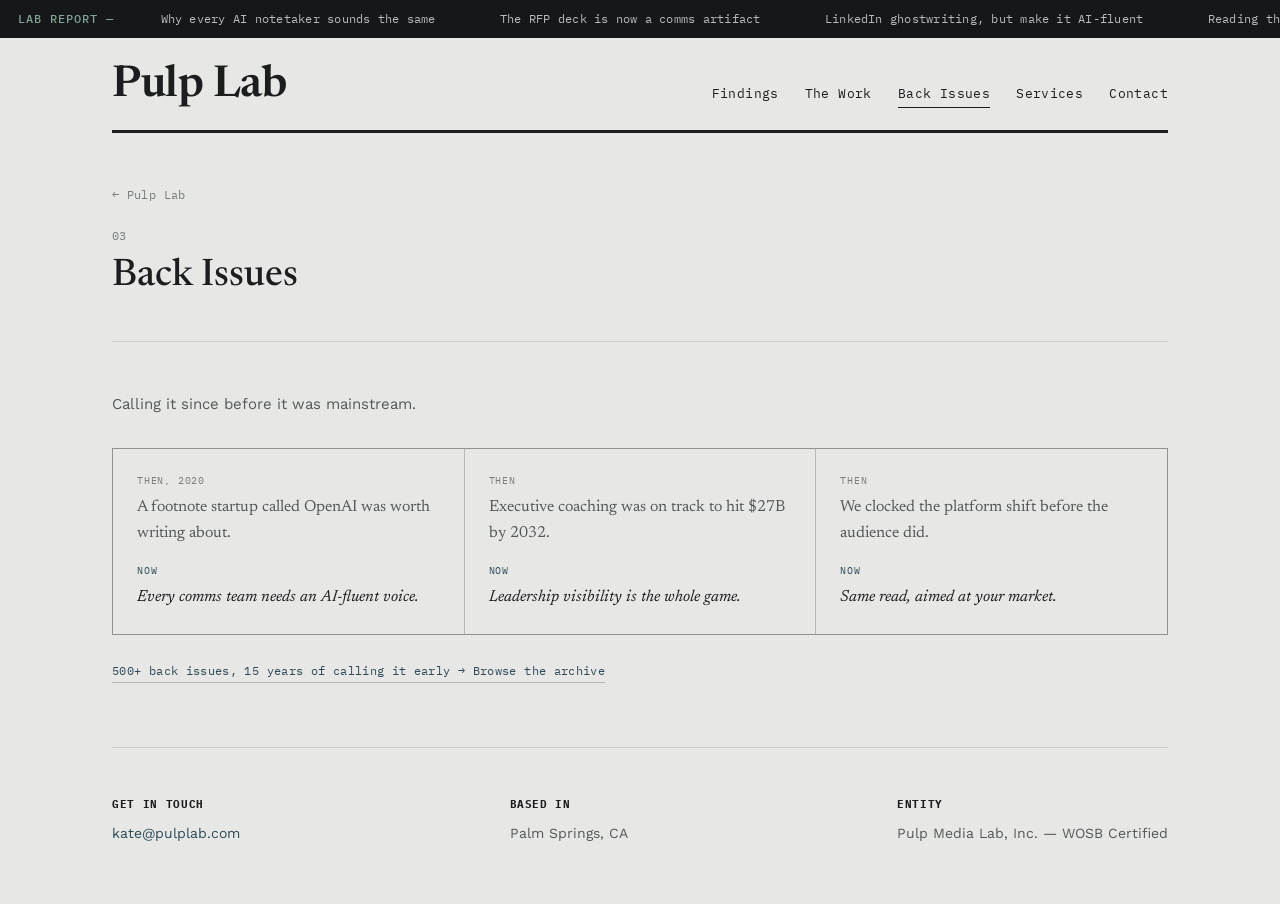
==== backissues.html @ f13e1bca "Add files via upload" ====
<!DOCTYPE html>
<html lang="en">
<head>
<meta charset="UTF-8">
<meta name="viewport" content="width=device-width, initial-scale=1.0">
<title>Back Issues — Pulp Lab</title>
<link rel="preconnect" href="https://fonts.googleapis.com">
<link href="https://fonts.googleapis.com/css2?family=Newsreader:ital,opsz,wght@0,6..72,400;0,6..72,500;0,6..72,600;1,6..72,400&family=IBM+Plex+Mono:wght@400;500&family=Work+Sans:wght@400;500;600&display=swap" rel="stylesheet">
<link rel="stylesheet" href="styles.css">
</head>
<body>

<div class="ticker-band">
  <div class="ticker-label">LAB REPORT —</div>
  <div class="ticker-scroll">
    <div class="ticker-track">
      <span>Why every AI notetaker sounds the same</span>
      <span>The RFP deck is now a comms artifact</span>
      <span>LinkedIn ghostwriting, but make it AI-fluent</span>
      <span>Reading the AI hype cycle like we read every other one</span>
      <span>The executive voice is the last real differentiator</span>
      <span>Why every AI notetaker sounds the same</span>
      <span>The RFP deck is now a comms artifact</span>
      <span>LinkedIn ghostwriting, but make it AI-fluent</span>
      <span>Reading the AI hype cycle like we read every other one</span>
      <span>The executive voice is the last real differentiator</span>
    </div>
  </div>
</div>

<div class="wrap">
  <header class="masthead">
    <div class="masthead-row">
      <a href="index.html" class="wordmark">Pulp Lab</a>
      <nav class="top-nav">
        <a href="findings.html">Findings</a>
        <a href="work.html">The Work</a>
        <a href="backissues.html" class="active">Back Issues</a>
        <a href="services.html">Services</a>
        <a href="index.html#contact">Contact</a>
      </nav>
    </div>
  </header>

  <section class="page-hero">
    <a class="back-link" href="index.html">← Pulp Lab</a>
    <span class="section-num">03</span>
    <h1>Back Issues</h1>
  </section>

  <section class="section reveal">
    <p class="labreport-intro">Calling it since before it was mainstream.</p>
    <div class="labreport-grid">
      <div class="labreport-card">
        <div class="then">THEN, 2020</div>
        <p class="lr-line">A footnote startup called OpenAI was worth writing about.</p>
        <div class="now">NOW</div>
        <p class="lr-line strong">Every comms team needs an AI-fluent voice.</p>
      </div>
      <div class="labreport-card">
        <div class="then">THEN</div>
        <p class="lr-line">Executive coaching was on track to hit $27B by 2032.</p>
        <div class="now">NOW</div>
        <p class="lr-line strong">Leadership visibility is the whole game.</p>
      </div>
      <div class="labreport-card">
        <div class="then">THEN</div>
        <p class="lr-line">We clocked the platform shift before the audience did.</p>
        <div class="now">NOW</div>
        <p class="lr-line strong">Same read, aimed at your market.</p>
      </div>
    </div>
    <a class="archive-link" href="https://archive.pulplab.com/">500+ back issues, 15 years of calling it early → Browse the archive</a>
  </section>

  <footer id="contact">
    <div class="footer-row">
      <div class="footer-col">
        <strong>Get in touch</strong>
        <a href="mailto:kate@pulplab.com">kate@pulplab.com</a>
      </div>
      <div class="footer-col">
        <strong>Based in</strong>
        Palm Springs, CA
      </div>
      <div class="footer-col">
        <strong>Entity</strong>
        Pulp Media Lab, Inc. — WOSB Certified
      </div>
    </div>
  </footer>
</div>

<script>
  const revealEls = document.querySelectorAll('.reveal');
  const io = new IntersectionObserver((entries) => {
    entries.forEach(entry => {
      if (entry.isIntersecting){
        entry.target.classList.add('visible');
        io.unobserve(entry.target);
      }
    });
  }, { threshold: 0.15 });
  revealEls.forEach(el => io.observe(el));
</script>

</body>
</html>
---- styles.css ----
:root{
  --newsprint:#E7E8E5;
  --newsprint-deep:#D9DAD6;
  --ink:#1B1D1E;
  --ink-soft:#54585A;
  --kraft:#797D7E;
  --signal:#3F6478;
  --signal-deep:#2C4A5A;
  --brick:#8C6A5A;
  --rule:rgba(27,29,30,0.12);
  --rule-strong:rgba(27,29,30,0.24);
  --ticker-bg:#16171A;
  --ticker-text:#B9BBB8;
  --ticker-accent:#7FA593;
}
*{box-sizing:border-box;}
html{scroll-behavior:smooth;}
body{
  margin:0;
  background:var(--newsprint);
  color:var(--ink);
  font-family:'Work Sans',sans-serif;
  font-size:16px;
  line-height:1.6;
}
.wrap{max-width:1120px;margin:0 auto;padding:0 32px;}
a{color:inherit;}

/* Ticker */
.ticker-band{
  background:var(--ticker-bg);
  color:var(--ticker-text);
  display:flex;
  align-items:center;
  border-bottom:1px solid var(--rule-strong);
}
.ticker-label{
  flex:none;
  font-family:'IBM Plex Mono',monospace;
  font-size:12px;
  font-weight:500;
  letter-spacing:0.08em;
  color:var(--ticker-accent);
  padding:9px 18px;
  border-right:1px solid var(--rule-strong);
  white-space:nowrap;
}
.ticker-scroll{
  flex:1;
  overflow:hidden;
  white-space:nowrap;
}
.ticker-track{
  display:inline-block;
  font-family:'IBM Plex Mono',monospace;
  font-size:12px;
  letter-spacing:0.02em;
  padding:9px 0;
  animation:scroll 40s linear infinite;
}
.ticker-track span{padding:0 28px; color:var(--ticker-text); border-right:1px solid var(--rule-strong);}
@keyframes scroll{
  0%{transform:translateX(0);}
  100%{transform:translateX(-50%);}
}
@media (prefers-reduced-motion: reduce){
  .ticker-track{animation:none;}
}

/* Masthead */
header.masthead{
  padding:26px 0 22px;
  border-bottom:3px solid var(--ink);
}
.masthead-row{
  display:flex;
  justify-content:space-between;
  align-items:flex-end;
  flex-wrap:wrap;
  gap:16px;
}
.wordmark{
  font-family:'Newsreader',serif;
  font-weight:600;
  font-size:44px;
  letter-spacing:-0.01em;
  line-height:1;
  text-decoration:none;
  display:inline-block;
}
nav.top-nav{
  display:flex;
  gap:26px;
  font-size:13px;
  font-family:'IBM Plex Mono',monospace;
  letter-spacing:0.03em;
}
nav.top-nav a{text-decoration:none; border-bottom:1px solid transparent; padding-bottom:2px;}
nav.top-nav a:hover, nav.top-nav a.active{border-bottom:1px solid var(--ink);}

/* Homepage hero */
.hero{padding:76px 0 64px; border-bottom:1px solid var(--rule);}
.hero h1{
  font-family:'Newsreader',serif;
  font-weight:500;
  font-size:56px;
  line-height:1.06;
  letter-spacing:-0.01em;
  margin:0 0 22px;
  max-width:16ch;
}
.hero h1 em{font-style:italic; color:var(--signal);}
.hero p.sub{
  font-family:'IBM Plex Mono',monospace;
  font-size:13px;
  letter-spacing:0.03em;
  color:var(--kraft);
  margin:0;
}

/* Subpage hero */
.page-hero{padding:48px 0 44px; border-bottom:1px solid var(--rule);}
.back-link{
  display:inline-block;
  font-family:'IBM Plex Mono',monospace;
  font-size:12px;
  letter-spacing:0.03em;
  color:var(--kraft);
  text-decoration:none;
  margin-bottom:22px;
}
.back-link:hover{color:var(--ink);}
.page-hero .section-num{
  font-family:'IBM Plex Mono',monospace;
  font-size:12px;
  color:var(--kraft);
  display:block;
  margin-bottom:10px;
}
.page-hero h1{
  font-family:'Newsreader',serif;
  font-weight:500;
  font-size:38px;
  line-height:1.1;
  margin:0;
  max-width:22ch;
}

.cta-row{display:flex; gap:16px; flex-wrap:wrap;}
.btn{
  display:inline-block;
  padding:13px 24px;
  font-family:'IBM Plex Mono',monospace;
  font-size:13px;
  letter-spacing:0.04em;
  text-decoration:none;
  border:1px solid var(--ink);
}
.btn-solid{background:var(--ink); color:var(--newsprint);}
.btn-solid:hover{background:var(--signal-deep); border-color:var(--signal-deep);}
.btn-outline{background:transparent; color:var(--ink);}
.btn-outline:hover{background:var(--rule);}

/* Section headers */
.section{padding:64px 0; border-bottom:1px solid var(--rule);}
.section-head{
  display:flex;
  align-items:baseline;
  gap:18px;
  margin-bottom:38px;
}
.section-num{
  font-family:'IBM Plex Mono',monospace;
  font-size:12px;
  color:var(--kraft);
}
.section-head h2{
  font-family:'Newsreader',serif;
  font-weight:500;
  font-size:28px;
  margin:0;
}

/* Case studies */
.cases{display:grid; grid-template-columns:1fr 1fr; gap:1px; background:var(--rule-strong); border:1px solid var(--rule-strong);}
.case{background:var(--newsprint); padding:32px;}
.case .tag{
  font-family:'IBM Plex Mono',monospace;
  font-size:11px;
  letter-spacing:0.08em;
  text-transform:uppercase;
  color:var(--signal-deep);
  margin-bottom:14px;
}
.case h3{font-family:'Newsreader',serif; font-weight:500; font-size:22px; margin:0 0 12px;}
.case p{color:var(--ink-soft); font-size:15px;}
.stat-row{display:flex; gap:24px; margin-top:18px; flex-wrap:wrap;}
.stat{font-family:'IBM Plex Mono',monospace;}
.stat .num{font-size:22px; display:block; color:var(--brick);}
.stat .label{font-size:10px; text-transform:uppercase; letter-spacing:0.06em; color:var(--kraft);}

/* Lab Report / Back Issues */
.labreport-intro{
  color:var(--ink-soft);
  font-size:15px;
  max-width:56ch;
  margin:-14px 0 32px;
}
.labreport-grid{
  display:grid;
  grid-template-columns:repeat(3,1fr);
  gap:1px;
  background:var(--rule-strong);
  border:1px solid var(--rule-strong);
  margin-bottom:22px;
}
.labreport-card{background:var(--newsprint); padding:24px;}
.labreport-card .then,
.labreport-card .now{
  font-family:'IBM Plex Mono',monospace;
  font-size:10px;
  letter-spacing:0.08em;
  text-transform:uppercase;
  color:var(--kraft);
}
.labreport-card .now{color:var(--signal-deep); margin-top:16px;}
.lr-line{
  font-family:'Newsreader',serif;
  font-size:16px;
  margin:6px 0 0;
  color:var(--ink-soft);
}
.lr-line.strong{color:var(--ink); font-style:italic;}
.archive-link{
  display:inline-block;
  font-family:'IBM Plex Mono',monospace;
  font-size:12px;
  letter-spacing:0.03em;
  color:var(--signal-deep);
  text-decoration:none;
  border-bottom:1px solid var(--rule-strong);
  padding-bottom:2px;
}

/* Services */
.services-list{display:grid; grid-template-columns:repeat(3,1fr); gap:1px; background:var(--rule-strong); border:1px solid var(--rule-strong);}
.service{background:var(--newsprint); padding:26px;}
.service .idx{font-family:'IBM Plex Mono',monospace; font-size:11px; color:var(--kraft); margin-bottom:10px;}
.service h3{font-family:'Newsreader',serif; font-weight:500; font-size:18px; margin:0 0 10px;}
.service p{font-size:14px; color:var(--ink-soft); margin:0;}

/* Footer */
footer{padding:48px 0 60px;}
.footer-row{display:flex; justify-content:space-between; flex-wrap:wrap; gap:24px;}
.footer-col{font-size:14px; color:var(--ink-soft);}
.footer-col strong{display:block; color:var(--ink); font-family:'IBM Plex Mono',monospace; font-size:11px; letter-spacing:0.06em; text-transform:uppercase; margin-bottom:8px;}
.footer-col a{text-decoration:none; color:var(--signal-deep);}

@media (max-width: 820px){
  .hero h1{font-size:38px;}
  .cases, .services-list, .labreport-grid{grid-template-columns:1fr;}
}

/* Scroll reveal */
.reveal{
  opacity:0;
  transform:translateY(24px);
  transition:opacity 0.7s ease, transform 0.7s ease;
}
.reveal.visible{opacity:1; transform:translateY(0);}
@media (prefers-reduced-motion: reduce){
  .reveal{opacity:1; transform:none; transition:none;}
}
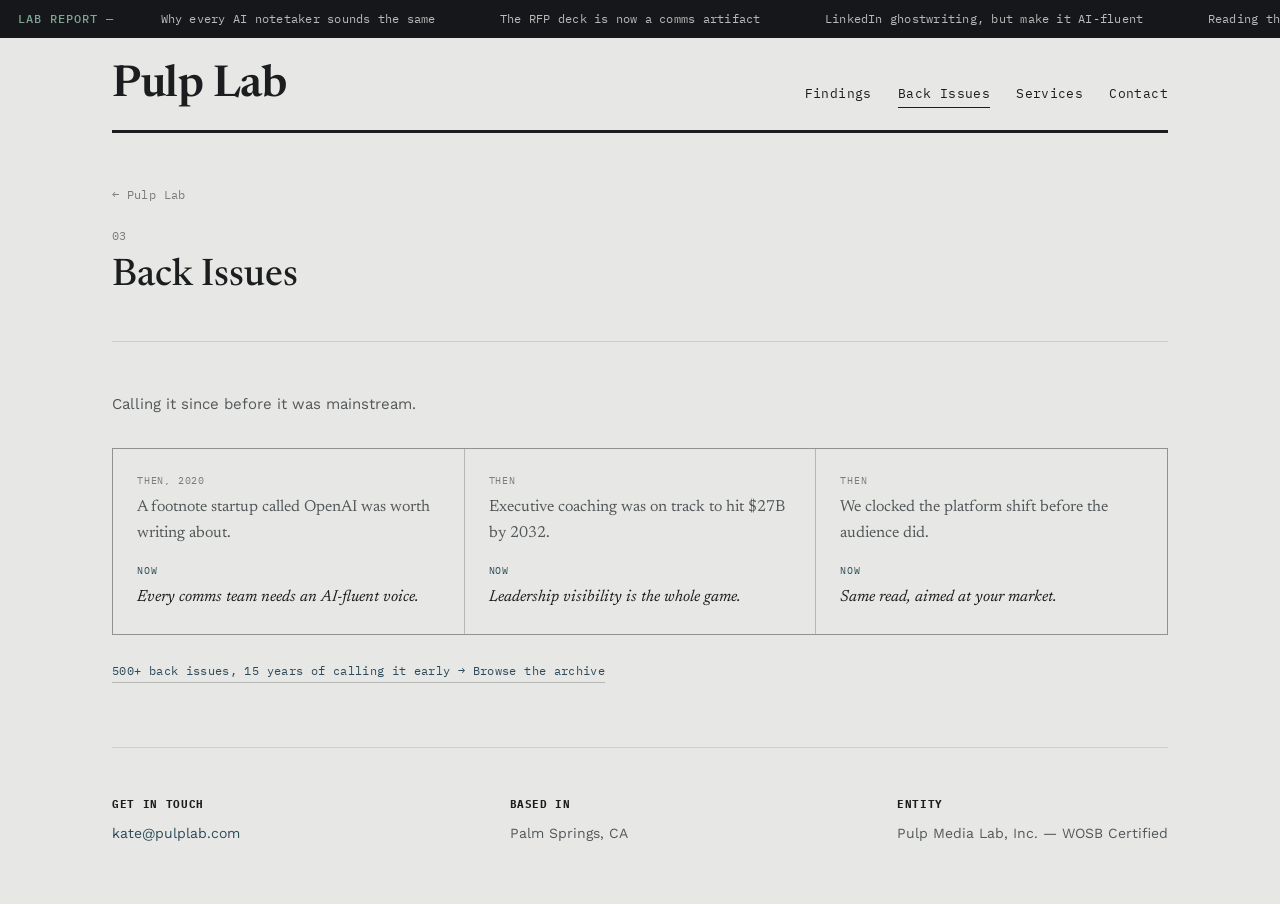
==== commit 8ab2fdea: "Update backissues.html" ====
--- a/backissues.html
+++ b/backissues.html
@@ -34,7 +34,6 @@
       <a href="index.html" class="wordmark">Pulp Lab</a>
       <nav class="top-nav">
         <a href="findings.html">Findings</a>
-        <a href="work.html">The Work</a>
         <a href="backissues.html" class="active">Back Issues</a>
         <a href="services.html">Services</a>
         <a href="index.html#contact">Contact</a>
@@ -70,7 +69,7 @@
         <p class="lr-line strong">Same read, aimed at your market.</p>
       </div>
     </div>
-    <a class="archive-link" href="https://archive.pulplab.com/">500+ back issues, 15 years of calling it early → Browse the archive</a>
+    <a class="archive-link" href="https://archive.pulplab.com/blog/">500+ back issues, 15 years of calling it early → Browse the archive</a>
   </section>
 
   <footer id="contact">
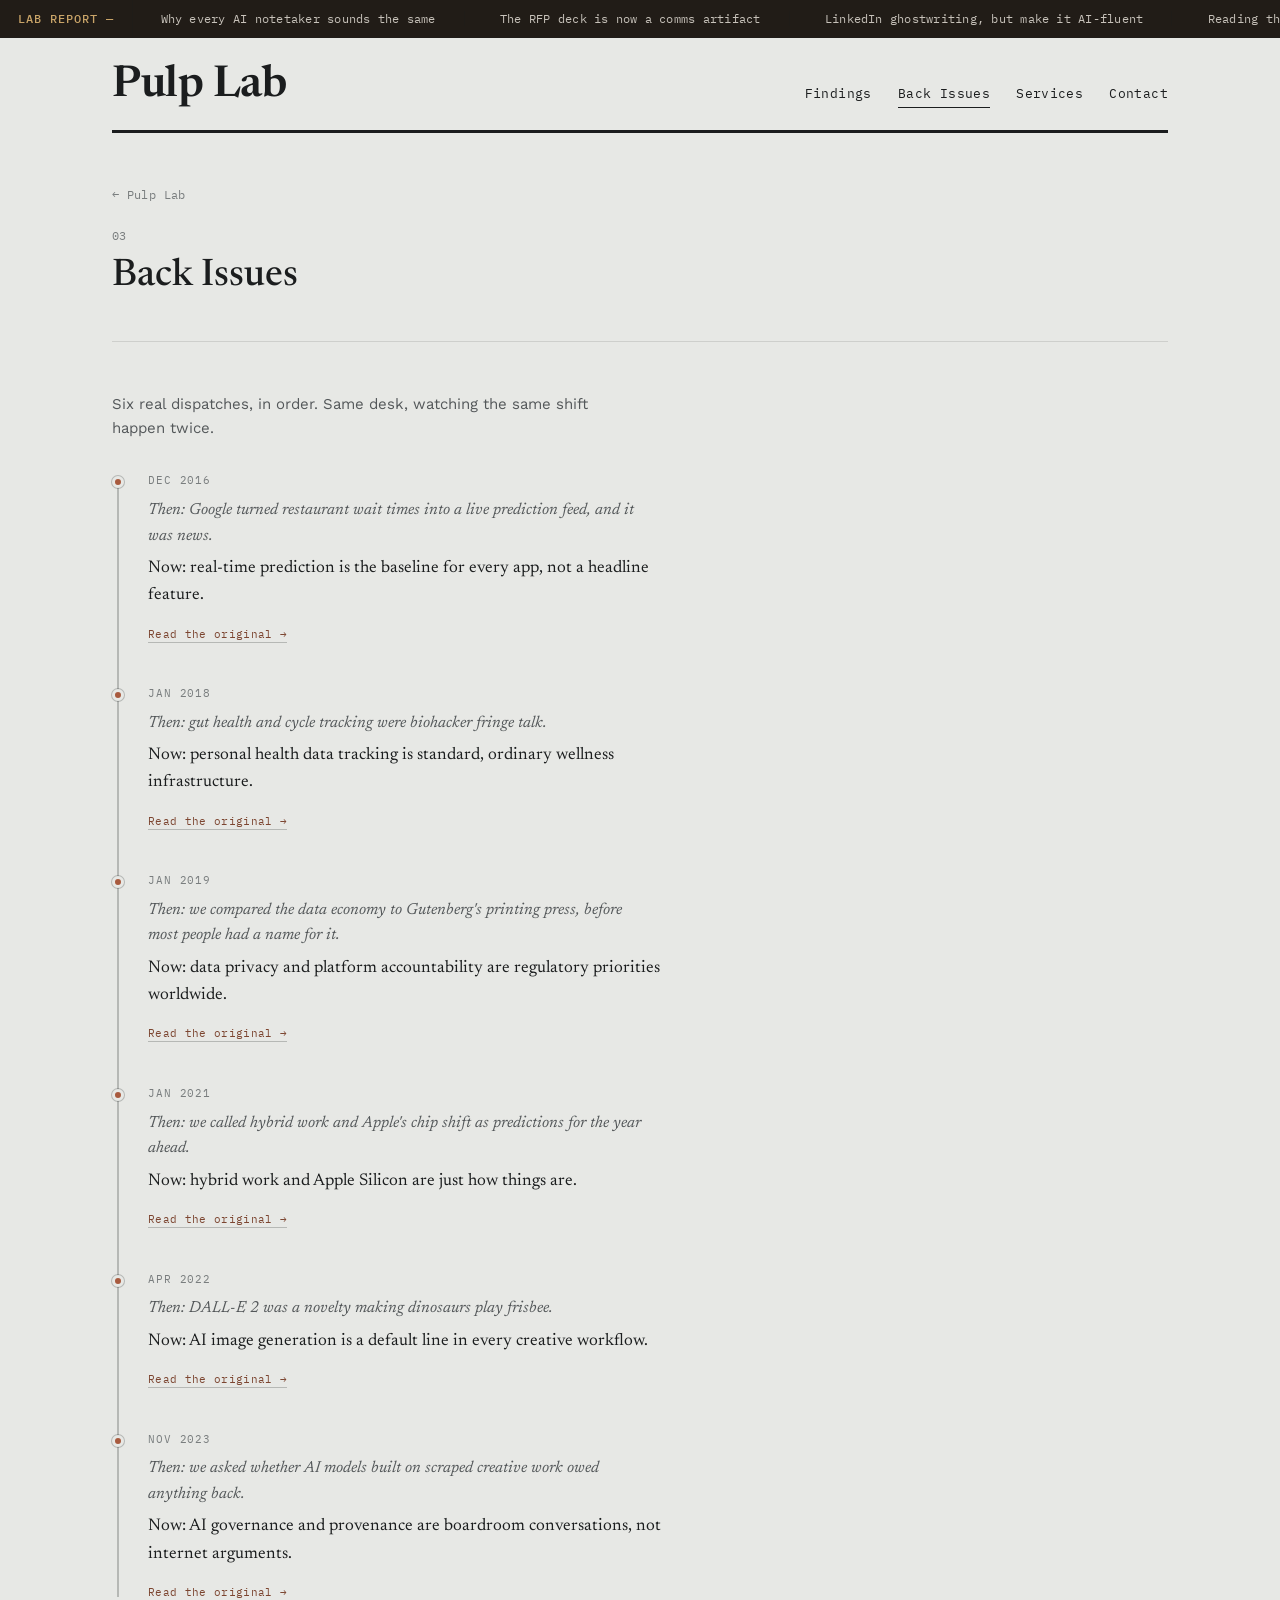
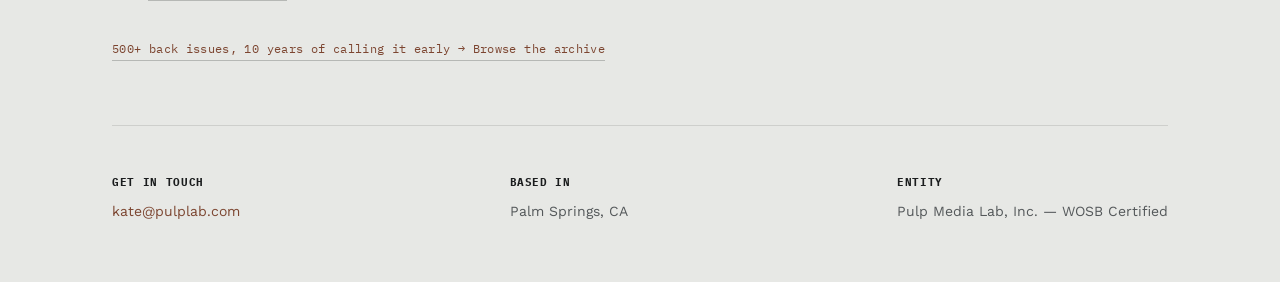
==== commit ee81623a: "Add files via upload" ====
--- a/backissues.html
+++ b/backissues.html
@@ -6,6 +6,7 @@
 <title>Back Issues — Pulp Lab</title>
 <link rel="preconnect" href="https://fonts.googleapis.com">
 <link href="https://fonts.googleapis.com/css2?family=Newsreader:ital,opsz,wght@0,6..72,400;0,6..72,500;0,6..72,600;1,6..72,400&family=IBM+Plex+Mono:wght@400;500&family=Work+Sans:wght@400;500;600&display=swap" rel="stylesheet">
+<link rel="icon" type="image/png" href="assets/favicon.png">
 <link rel="stylesheet" href="styles.css">
 </head>
 <body>
@@ -48,28 +49,59 @@
   </section>
 
   <section class="section reveal">
-    <p class="labreport-intro">Calling it since before it was mainstream.</p>
-    <div class="labreport-grid">
-      <div class="labreport-card">
-        <div class="then">THEN, 2020</div>
-        <p class="lr-line">A footnote startup called OpenAI was worth writing about.</p>
-        <div class="now">NOW</div>
-        <p class="lr-line strong">Every comms team needs an AI-fluent voice.</p>
+    <p class="labreport-intro">Six real dispatches, in order. Same desk, watching the same shift happen twice.</p>
+
+    <div class="timeline">
+      <div class="timeline-item">
+        <span class="timeline-dot"></span>
+        <div class="timeline-date">DEC 2016</div>
+        <p class="timeline-then">Then: Google turned restaurant wait times into a live prediction feed, and it was news.</p>
+        <p class="timeline-now">Now: real-time prediction is the baseline for every app, not a headline feature.</p>
+        <a class="timeline-link" href="https://archive.pulplab.com/google-can-now-tell-busy-restaurants-real-time/">Read the original →</a>
       </div>
-      <div class="labreport-card">
-        <div class="then">THEN</div>
-        <p class="lr-line">Executive coaching was on track to hit $27B by 2032.</p>
-        <div class="now">NOW</div>
-        <p class="lr-line strong">Leadership visibility is the whole game.</p>
+
+      <div class="timeline-item">
+        <span class="timeline-dot"></span>
+        <div class="timeline-date">JAN 2018</div>
+        <p class="timeline-then">Then: gut health and cycle tracking were biohacker fringe talk.</p>
+        <p class="timeline-now">Now: personal health data tracking is standard, ordinary wellness infrastructure.</p>
+        <a class="timeline-link" href="https://archive.pulplab.com/11-wellness-trends-watch-2018/">Read the original →</a>
       </div>
-      <div class="labreport-card">
-        <div class="then">THEN</div>
-        <p class="lr-line">We clocked the platform shift before the audience did.</p>
-        <div class="now">NOW</div>
-        <p class="lr-line strong">Same read, aimed at your market.</p>
+
+      <div class="timeline-item">
+        <span class="timeline-dot"></span>
+        <div class="timeline-date">JAN 2019</div>
+        <p class="timeline-then">Then: we compared the data economy to Gutenberg's printing press, before most people had a name for it.</p>
+        <p class="timeline-now">Now: data privacy and platform accountability are regulatory priorities worldwide.</p>
+        <a class="timeline-link" href="https://archive.pulplab.com/surveillance-capitalism-how-tech-uses-the-human-experience-as-free-raw-material/">Read the original →</a>
+      </div>
+
+      <div class="timeline-item">
+        <span class="timeline-dot"></span>
+        <div class="timeline-date">JAN 2021</div>
+        <p class="timeline-then">Then: we called hybrid work and Apple's chip shift as predictions for the year ahead.</p>
+        <p class="timeline-now">Now: hybrid work and Apple Silicon are just how things are.</p>
+        <a class="timeline-link" href="https://archive.pulplab.com/tech-that-will-change-your-life-in-2021/">Read the original →</a>
+      </div>
+
+      <div class="timeline-item">
+        <span class="timeline-dot"></span>
+        <div class="timeline-date">APR 2022</div>
+        <p class="timeline-then">Then: DALL-E 2 was a novelty making dinosaurs play frisbee.</p>
+        <p class="timeline-now">Now: AI image generation is a default line in every creative workflow.</p>
+        <a class="timeline-link" href="https://archive.pulplab.com/ai-makes-us-rethink-art/">Read the original →</a>
+      </div>
+
+      <div class="timeline-item">
+        <span class="timeline-dot"></span>
+        <div class="timeline-date">NOV 2023</div>
+        <p class="timeline-then">Then: we asked whether AI models built on scraped creative work owed anything back.</p>
+        <p class="timeline-now">Now: AI governance and provenance are boardroom conversations, not internet arguments.</p>
+        <a class="timeline-link" href="https://archive.pulplab.com/moving-fast-and-breaking-things-the-problem-with-ai-art/">Read the original →</a>
       </div>
     </div>
-    <a class="archive-link" href="https://archive.pulplab.com/blog/">500+ back issues, 15 years of calling it early → Browse the archive</a>
+
+    <a class="archive-link" href="https://archive.pulplab.com/blog/" style="margin-top:36px; display:inline-block;">500+ back issues, 10 years of calling it early → Browse the archive</a>
   </section>
 
   <footer id="contact">
--- a/styles.css
+++ b/styles.css
@@ -4,14 +4,14 @@
   --ink:#1B1D1E;
   --ink-soft:#54585A;
   --kraft:#797D7E;
-  --signal:#3F6478;
-  --signal-deep:#2C4A5A;
-  --brick:#8C6A5A;
+  --signal:#A85A3E;
+  --signal-deep:#7C4530;
+  --brick:#A85A3E;
   --rule:rgba(27,29,30,0.12);
   --rule-strong:rgba(27,29,30,0.24);
-  --ticker-bg:#16171A;
-  --ticker-text:#B9BBB8;
-  --ticker-accent:#7FA593;
+  --ticker-bg:#211C17;
+  --ticker-text:#C7C2BA;
+  --ticker-accent:#C9A468;
 }
 *{box-sizing:border-box;}
 html{scroll-behavior:smooth;}
@@ -181,24 +181,6 @@
   margin:0;
 }
 
-/* Case studies */
-.cases{display:grid; grid-template-columns:1fr 1fr; gap:1px; background:var(--rule-strong); border:1px solid var(--rule-strong);}
-.case{background:var(--newsprint); padding:32px;}
-.case .tag{
-  font-family:'IBM Plex Mono',monospace;
-  font-size:11px;
-  letter-spacing:0.08em;
-  text-transform:uppercase;
-  color:var(--signal-deep);
-  margin-bottom:14px;
-}
-.case h3{font-family:'Newsreader',serif; font-weight:500; font-size:22px; margin:0 0 12px;}
-.case p{color:var(--ink-soft); font-size:15px;}
-.stat-row{display:flex; gap:24px; margin-top:18px; flex-wrap:wrap;}
-.stat{font-family:'IBM Plex Mono',monospace;}
-.stat .num{font-size:22px; display:block; color:var(--brick);}
-.stat .label{font-size:10px; text-transform:uppercase; letter-spacing:0.06em; color:var(--kraft);}
-
 /* Lab Report / Back Issues */
 .labreport-intro{
   color:var(--ink-soft);
@@ -206,31 +188,6 @@
   max-width:56ch;
   margin:-14px 0 32px;
 }
-.labreport-grid{
-  display:grid;
-  grid-template-columns:repeat(3,1fr);
-  gap:1px;
-  background:var(--rule-strong);
-  border:1px solid var(--rule-strong);
-  margin-bottom:22px;
-}
-.labreport-card{background:var(--newsprint); padding:24px;}
-.labreport-card .then,
-.labreport-card .now{
-  font-family:'IBM Plex Mono',monospace;
-  font-size:10px;
-  letter-spacing:0.08em;
-  text-transform:uppercase;
-  color:var(--kraft);
-}
-.labreport-card .now{color:var(--signal-deep); margin-top:16px;}
-.lr-line{
-  font-family:'Newsreader',serif;
-  font-size:16px;
-  margin:6px 0 0;
-  color:var(--ink-soft);
-}
-.lr-line.strong{color:var(--ink); font-style:italic;}
 .archive-link{
   display:inline-block;
   font-family:'IBM Plex Mono',monospace;
@@ -249,6 +206,85 @@
 .service h3{font-family:'Newsreader',serif; font-weight:500; font-size:18px; margin:0 0 10px;}
 .service p{font-size:14px; color:var(--ink-soft); margin:0;}
 
+/* Brands */
+.brands{padding:44px 0; border-bottom:1px solid var(--rule); display:flex; align-items:center; gap:32px; flex-wrap:wrap;}
+.brands-label{
+  font-family:'IBM Plex Mono',monospace;
+  font-size:11px;
+  letter-spacing:0.08em;
+  text-transform:uppercase;
+  color:var(--kraft);
+}
+.brands-row{display:flex; gap:36px; flex-wrap:wrap;}
+.brands-row span{
+  font-family:'Newsreader',serif;
+  font-size:20px;
+  color:var(--ink-soft);
+}
+
+/* Timeline */
+.timeline{
+  position:relative;
+  padding-left:36px;
+  margin-top:8px;
+}
+.timeline::before{
+  content:"";
+  position:absolute;
+  left:5px;
+  top:6px;
+  bottom:6px;
+  width:2px;
+  background:var(--rule-strong);
+}
+.timeline-item{
+  position:relative;
+  padding-bottom:40px;
+}
+.timeline-item:last-child{padding-bottom:0;}
+.timeline-dot{
+  position:absolute;
+  left:-36px;
+  top:4px;
+  width:12px;
+  height:12px;
+  border-radius:50%;
+  background:var(--signal);
+  border:3px solid var(--newsprint);
+  box-shadow:0 0 0 1px var(--rule-strong);
+}
+.timeline-date{
+  font-family:'IBM Plex Mono',monospace;
+  font-size:11px;
+  letter-spacing:0.08em;
+  color:var(--kraft);
+  margin-bottom:8px;
+}
+.timeline-then{
+  font-family:'Newsreader',serif;
+  font-style:italic;
+  font-size:16px;
+  color:var(--ink-soft);
+  margin:0 0 6px;
+  max-width:56ch;
+}
+.timeline-now{
+  font-family:'Newsreader',serif;
+  font-size:17px;
+  color:var(--ink);
+  margin:0 0 10px;
+  max-width:56ch;
+}
+.timeline-link{
+  font-family:'IBM Plex Mono',monospace;
+  font-size:11px;
+  letter-spacing:0.03em;
+  color:var(--signal-deep);
+  text-decoration:none;
+  border-bottom:1px solid var(--rule-strong);
+  padding-bottom:1px;
+}
+
 /* Footer */
 footer{padding:48px 0 60px;}
 .footer-row{display:flex; justify-content:space-between; flex-wrap:wrap; gap:24px;}
@@ -258,7 +294,7 @@
 
 @media (max-width: 820px){
   .hero h1{font-size:38px;}
-  .cases, .services-list, .labreport-grid{grid-template-columns:1fr;}
+  .services-list{grid-template-columns:1fr;}
 }
 
 /* Scroll reveal */
